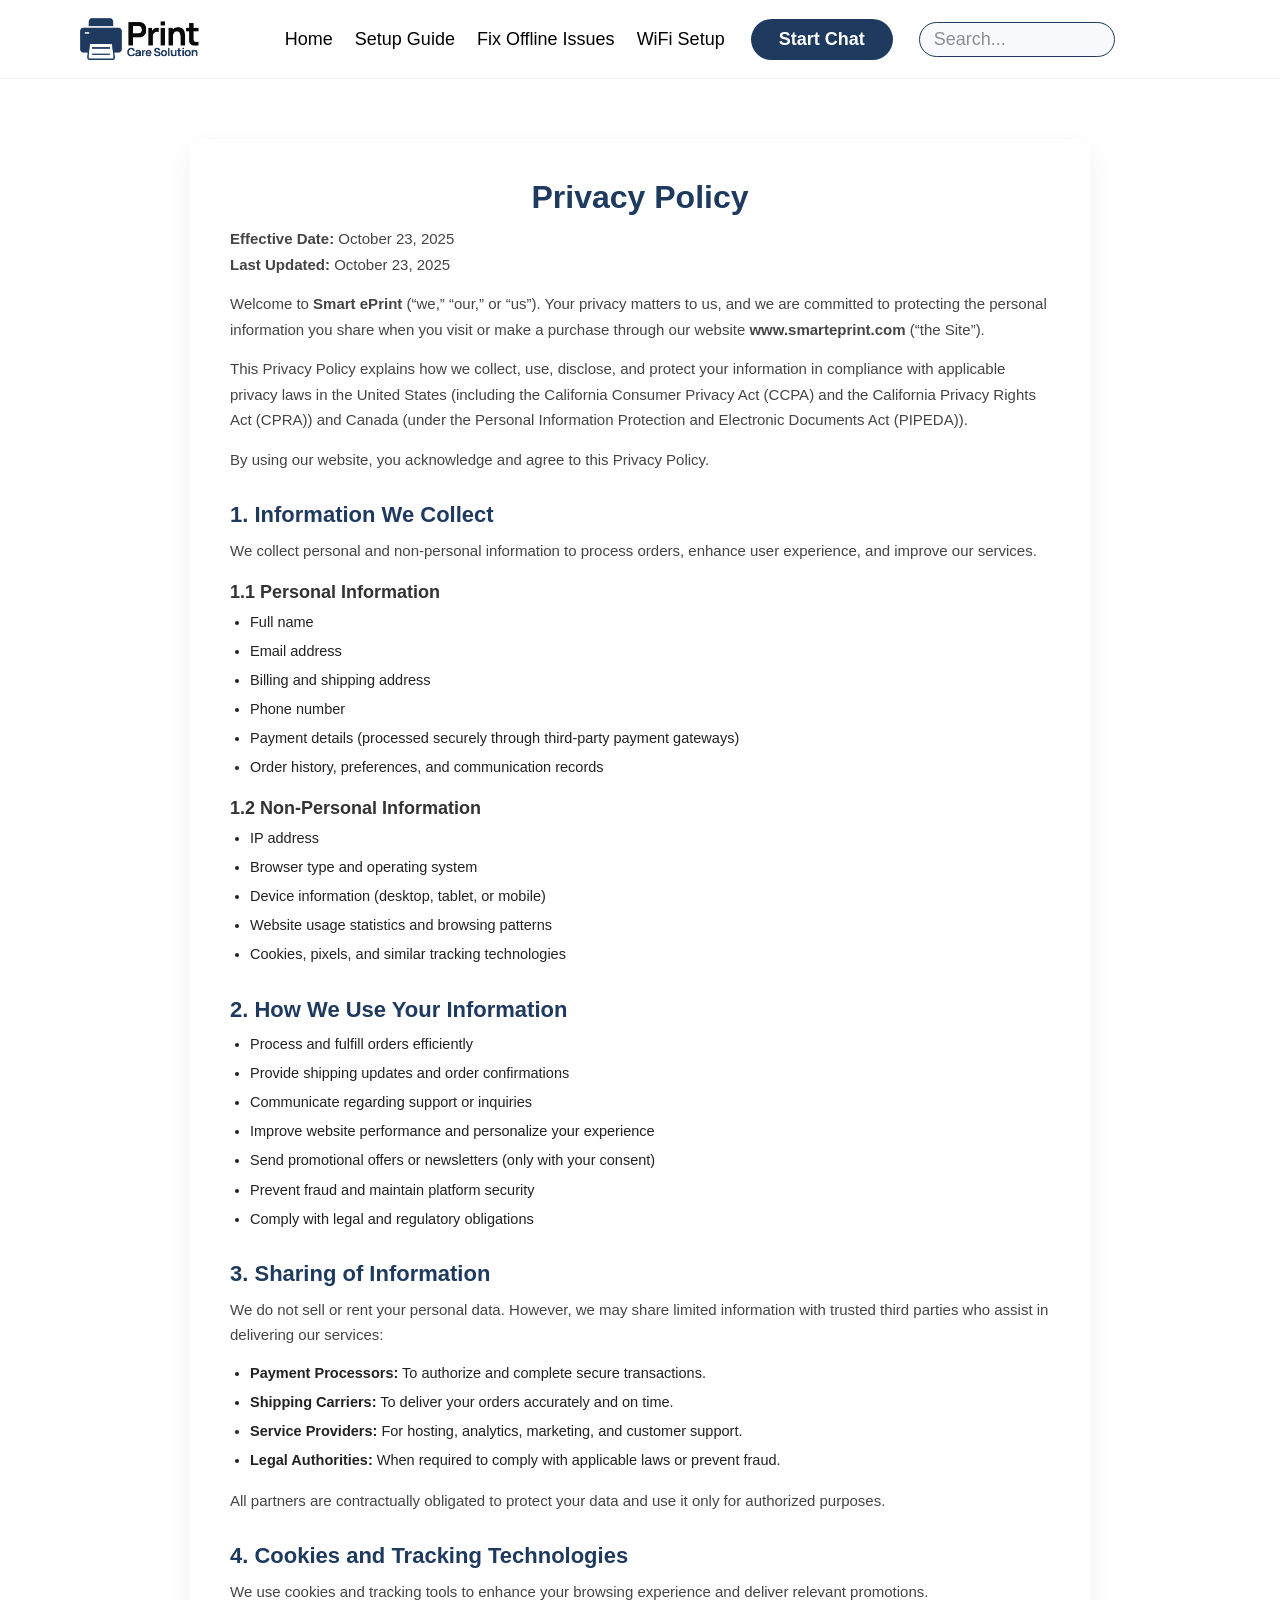
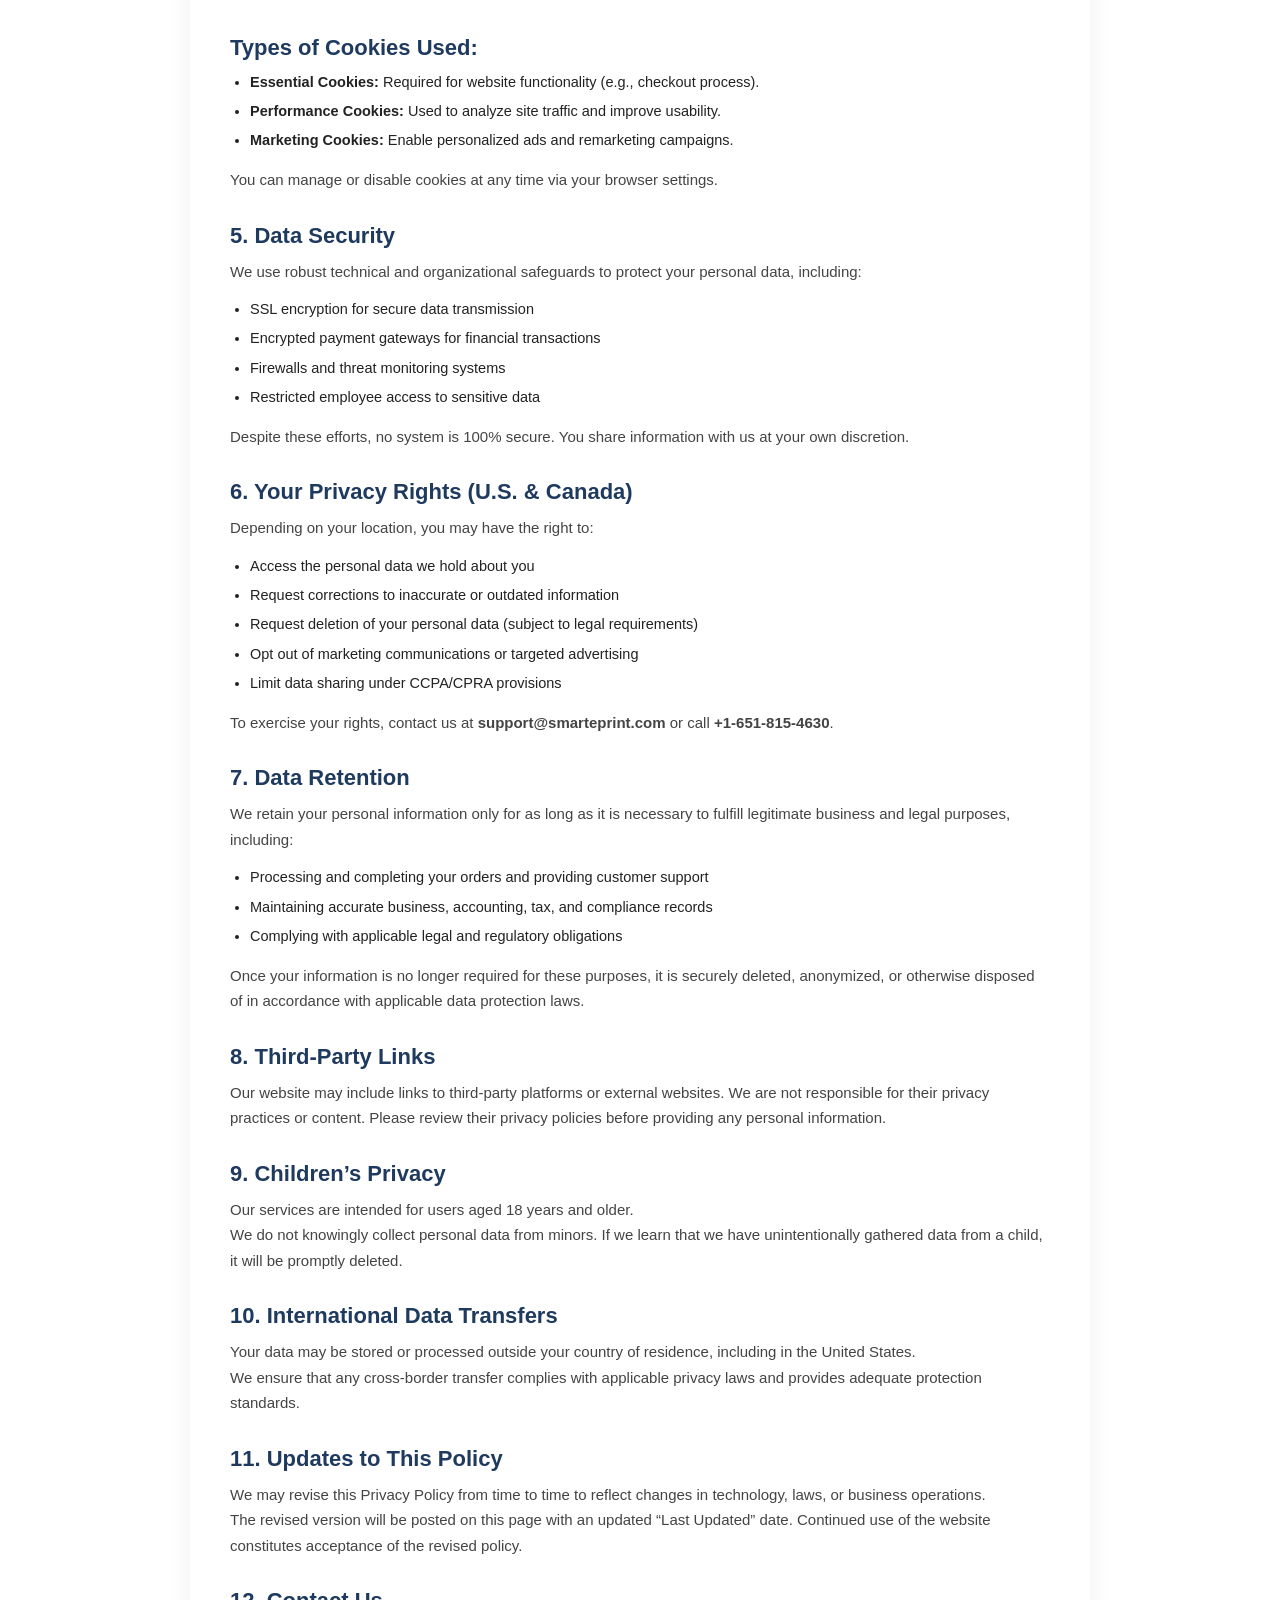
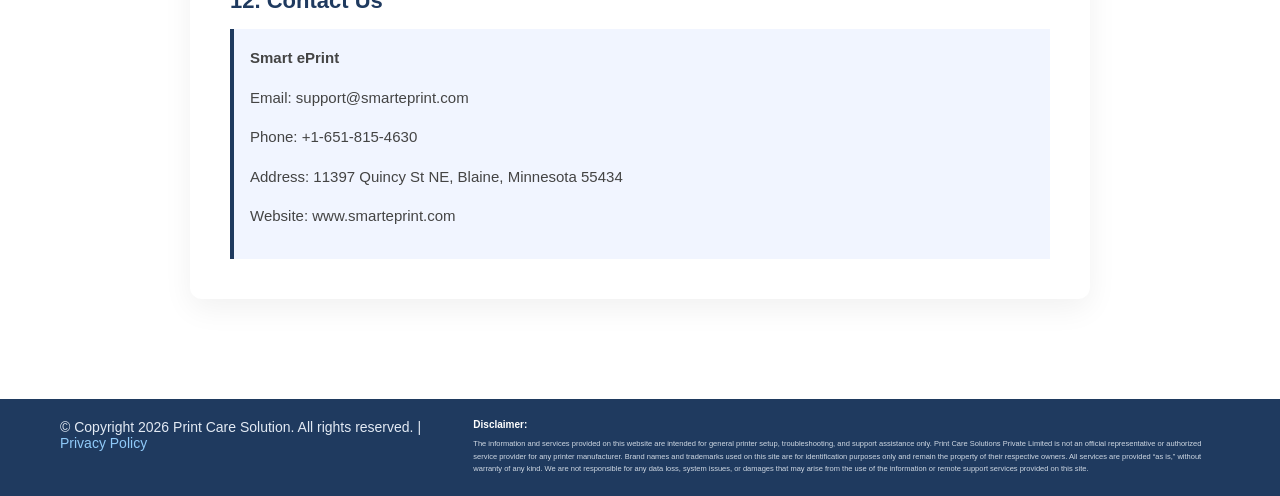
==== privacy-policy.html @ 3fe9e317 "Add project files" ====
<!DOCTYPE html>
<html lang="en">
<head>
    <meta charset="UTF-8">
    <title>Privacy Policy | Smart ePrint</title>
    <meta name="viewport" content="width=device-width, initial-scale=1.0">
    <link rel="stylesheet" href="style.css">
</head>
<body>
<header class="header">
    <div class="header-inner">

        <!-- LEFT: Logo -->
     <div class="logo">
    <a href="index.html">
        <img src="print_logosetup-2.png" alt="Print Care Logo">
    </a>
</div>


        <!-- CENTER: Menu + Button + Search -->
        <div class="header-center">
            <nav class="menu">
                <a href="#">Home</a>
                <a href="#">Setup Guide</a>
                <a href="#">Fix Offline Issues</a>
                <a href="#">WiFi Setup</a>
            </nav>

            <a href="#" class="chat-btn">Start Chat</a>

            <div class="search-box">
    <input type="text" placeholder="Search...">
    <i class="fas fa-search"></i>
</div>

        </div>

        <!-- RIGHT spacer (empty but important for centering) -->
        <div></div>

    </div>
</header>
<section class="policy-container">

    <h1>Privacy Policy</h1>
    <p class="policy-meta">
        <strong>Effective Date:</strong> October 23, 2025<br>
        <strong>Last Updated:</strong> October 23, 2025
    </p>

    <p>
        Welcome to <strong>Smart ePrint</strong> (“we,” “our,” or “us”). Your privacy matters to us, and we are
        committed to protecting the personal information you share when you visit or make a purchase through
        our website <strong>www.smarteprint.com</strong> (“the Site”).
    </p>

    <p>
        This Privacy Policy explains how we collect, use, disclose, and protect your information in compliance
        with applicable privacy laws in the United States (including the California Consumer Privacy Act (CCPA)
        and the California Privacy Rights Act (CPRA)) and Canada (under the Personal Information Protection and
        Electronic Documents Act (PIPEDA)).
    </p>

    <p>
        By using our website, you acknowledge and agree to this Privacy Policy.
    </p>

    <h2>1. Information We Collect</h2>
    <p>
        We collect personal and non-personal information to process orders, enhance user experience, and
        improve our services.
    </p>

    <h3>1.1 Personal Information</h3>
    <ul>
        <li>Full name</li>
        <li>Email address</li>
        <li>Billing and shipping address</li>
        <li>Phone number</li>
        <li>Payment details (processed securely through third-party payment gateways)</li>
        <li>Order history, preferences, and communication records</li>
    </ul>

    <h3>1.2 Non-Personal Information</h3>
    <ul>
        <li>IP address</li>
        <li>Browser type and operating system</li>
        <li>Device information (desktop, tablet, or mobile)</li>
        <li>Website usage statistics and browsing patterns</li>
        <li>Cookies, pixels, and similar tracking technologies</li>
    </ul>

    <h2>2. How We Use Your Information</h2>
    <ul>
        <li>Process and fulfill orders efficiently</li>
        <li>Provide shipping updates and order confirmations</li>
        <li>Communicate regarding support or inquiries</li>
        <li>Improve website performance and personalize your experience</li>
        <li>Send promotional offers or newsletters (only with your consent)</li>
        <li>Prevent fraud and maintain platform security</li>
        <li>Comply with legal and regulatory obligations</li>
    </ul>

    <h2>3. Sharing of Information</h2>
    <p>
        We do not sell or rent your personal data.  However, we may share limited information with trusted third parties who assist in delivering our services:
    </p>
    <ul>
        <li><strong>Payment Processors:</strong> To authorize and complete secure transactions.</li>
        <li><strong>Shipping Carriers:</strong>  To deliver your orders accurately and on time.</li>
        <li><strong>Service Providers:</strong>  For hosting, analytics, marketing, and customer support.</li>
        <li><strong>Legal Authorities:</strong> When required to comply with applicable laws or prevent fraud.</li>
    </ul>
    <p>All partners are contractually obligated to protect your data and use it only for authorized purposes.</p>

    <h2>4. Cookies and Tracking Technologies</h2>
    <p>We use cookies and tracking tools to enhance your browsing experience and deliver relevant promotions.</p>
    <h2>Types of Cookies Used:</h2>
    <ul>
        <li><strong>Essential Cookies:</strong>  Required for website functionality (e.g., checkout process).</li>
        <li><strong>Performance Cookies:</strong>  Used to analyze site traffic and improve usability.
</li>
        <li><strong>Marketing Cookies:</strong>  Enable personalized ads and remarketing campaigns.</li>
    </ul>
    <p>You can manage or disable cookies at any time via your browser settings.</p>

    <h2>5. Data Security</h2>
    <p>We use robust technical and organizational safeguards to protect your personal data, including:</p>
    <ul>
        <li>SSL encryption for secure data transmission</li>
        <li>Encrypted payment gateways for financial transactions</li>
        <li>Firewalls and threat monitoring systems</li>
        <li>Restricted employee access to sensitive data</li>
    </ul>
    <p>
Despite these efforts, no system is 100% secure. You share information with us at your own discretion.
    </p>

    <h2>6. Your Privacy Rights (U.S. & Canada)</h2>
    <p>Depending on your location, you may have the right to:</p>
    <ul>
        <li>Access the personal data we hold about you</li>
        <li>Request corrections to inaccurate or outdated information</li>
        <li>Request deletion of your personal data (subject to legal requirements)</li>
        <li>Opt out of marketing communications or targeted advertising</li>
        <li>Limit data sharing under CCPA/CPRA provisions</li>
    </ul>
    <p>
        To exercise your rights, contact us at
        <strong>support@smarteprint.com</strong> or call <strong>+1-651-815-4630</strong>.
    </p>

  <h2>7. Data Retention</h2>
<p>
    We retain your personal information only for as long as it is necessary to fulfill legitimate
    business and legal purposes, including:
</p>

<ul>
    <li>Processing and completing your orders and providing customer support</li>
    <li>Maintaining accurate business, accounting, tax, and compliance records</li>
    <li>Complying with applicable legal and regulatory obligations</li>
</ul>

<p>
    Once your information is no longer required for these purposes, it is securely deleted,
    anonymized, or otherwise disposed of in accordance with applicable data protection laws.
</p>


    <h2>8. Third-Party Links</h2>
    <p>
Our website may include links to third-party platforms or external websites. We are not responsible for their privacy practices or content. Please review their privacy policies before providing any personal information.
    </p>

    <h2>9. Children’s Privacy</h2>
    <p>
        Our services are intended for users aged 18 years and older.<br>
We do not knowingly collect personal data from minors. If we learn that we have unintentionally gathered data from a child, it will be promptly deleted.
    </p>

    <h2>10. International Data Transfers</h2>
    <p>
       Your data may be stored or processed outside your country of residence, including in the United States.<br>
We ensure that any cross-border transfer complies with applicable privacy laws and provides adequate protection standards.
    </p>

    <h2>11. Updates to This Policy</h2>
    <p>
      We may revise this Privacy Policy from time to time to reflect changes in technology, laws, or business operations.<br>
The revised version will be posted on this page with an updated “Last Updated” date. Continued use of the website constitutes acceptance of the revised policy.
    </p>

    <h2>12. Contact Us</h2>
    <div class="contact-box">
        <p><strong>Smart ePrint</strong></p>
        <p>Email: support@smarteprint.com</p>
        <p>Phone: +1-651-815-4630</p>
        <p>Address: 11397 Quincy St NE, Blaine, Minnesota 55434</p>
        <p>Website: www.smarteprint.com</p>
    </div>

</section>
<footer class="footer">
    <div class="footer-inner">

        <!-- Left -->
        <div class="footer-left">
            <p>
                © Copyright 2026 Print Care Solution. All rights reserved. |
                <a href="privacy-policy.html">Privacy Policy</a>
            </p>
        </div>

        <!-- Right -->
        <div class="footer-right">
            <h4>Disclaimer:</h4>
            <p>
                The information and services provided on this website are intended for general printer setup,
                troubleshooting, and support assistance only. Print Care Solutions Private Limited is not an
                official representative or authorized service provider for any printer manufacturer.
                Brand names and trademarks used on this site are for identification purposes only and remain
                the property of their respective owners. All services are provided “as is,” without warranty
                of any kind. We are not responsible for any data loss, system issues, or damages that may arise
                from the use of the information or remote support services provided on this site.
            </p>
        </div>

    </div>
</footer>
</body>
</html>
---- style.css ----
* {
    margin: 0;
    padding: 0;
    box-sizing: border-box;
    
    font-family: 'Open Sans', Helvetica, Arial, Lucida, sans-serif;
}
body {
    background: #ffffff;
    color: #222;
}
.header {
    background: #ffffff;
    border-bottom: 1px solid #eee;
}
.header-inner {
    max-width: 1200px;
    margin: 0 auto;
    padding: 18px 40px;
    display: grid;
    grid-template-columns: auto 1fr auto;
    align-items: center;
}
.logo img {
    height: 42px;
    display: block;
}
.header-center {
    display: flex;
    align-items: center;
    justify-content: center;
    gap: 26px;
}
.menu {
    display: flex;
    gap: 22px;
}
.menu a {
    text-decoration: none;
    color:black;
    font-size: 18px;
    position: relative;
}
.menu a::after {
    content: "";
    position: absolute;
    left: 0;
    bottom: -4px;
    width: 0;
    height: 2px;
    background: #1F3A5F;
    transition: 0.3s;
}
.menu a:hover::after {
    width: 100%;
}
.chat-btn {
    text-decoration: none;
    font-size: 18px;
    white-space: nowrap;
    align-self: center !important;
    padding: 10px 28px !important;
    background-color: #1F3A5F;
    color: #fff !important;
    border-radius: 27px !important;
    font-weight: bold !important;
}
.search-box {
    display: flex;
    align-items: center;
    background: #f7f9fc;
    border: 1px solid #1F3A5F;
    border-radius: 22px;
    padding: 6px 14px;
    transition: all 0.3s ease;
}
.search-box:hover {
    background: #ffffff;
    border-color: #0d47a1;
}
.search-box input {
    border: none;
    outline: none;
    background: transparent;
    font-size: 18px;
    color:black;
    width: 160px;
}
.search-box input::placeholder {
    color: #8a8f98;
}
.search-box i {
    font-size: 18px;
    color: #0d47a1;
    cursor: pointer;
    margin-left: 6px;
}

.hero {
    max-width: 1200px;
    margin: 60px auto;
    padding: 0 40px;

    display: grid;
    grid-template-columns: 1fr 1.5fr;
    align-items: center;
    gap: 40px;
}
.hero-image img {
    width: 100%;
    height:300px;
    border-radius: 16px;
}
.hero-content h1 {
       font-weight: 800;
    font-size: 34px;
    color: #1f3a5f !important;
        padding-bottom: 10px;
    line-height: 1.3em;
}
.hero-content p {
    font-size: 18px;
    color: #222222;
    margin-bottom: 18px;
    line-height: 1.2;
}
.hero-content ul {
    padding-left: 16px;
}
.hero-content li {
    margin-bottom: 10px;
    font-size: 16px;
    color: #222222;
    line-height: 1.1;
}
/* ================= HERO RESPONSIVE ================= */

/* Tablets */
@media (max-width: 1024px) {
    .hero {
        padding: 0 24px;
        grid-template-columns: 1fr 1.2fr;
        gap: 32px;
    }

    .hero-content h1 {
        font-size: 30px;
    }

    .hero-content p {
        font-size: 18px;
    }
}

/* Mobile */
@media (max-width: 768px) {
    .hero {
        grid-template-columns: 1fr;
        margin: 40px auto;
        text-align: left;
    }

    .hero-image {
        order: -1; /* image on top */
        text-align: center;
    }

    .hero-image img {
        height: auto;
        max-height: 260px;
    }

    .hero-content h1 {
        font-size: 26px;
    }

    .hero-content p {
        font-size: 18px;
        line-height: 1.4;
    }

    .hero-content li {
        font-size: 18px;
        line-height: 1.4;
    }
}

/* Small Mobile */
@media (max-width: 480px) {
    .hero {
        padding: 0 16px;
    }

    .hero-content h1 {
        font-size: 24px;
    }
}

.features {
    max-width: 1200px;
    margin: 100px auto;
    padding: 0 40px;
    display: flex;
    justify-content: center;
    gap: 32px;
}
.feature-card {
    flex: 1;
    max-width: 360px;
    background: #ffffff;
    padding: 20px 28px;
    text-align: center;
    border: 1px solid #e4e8f0;          
    border-radius: 18px;                
    box-shadow: 0 8px 20px rgba(0,0,0,0.05); 
    transition: all 0.35s ease;
}
.feature-card:hover {
    border-color: #1F3A5F;              
    border-radius: 24px;
    transform: translateY(-6px);
    box-shadow: 0 18px 40px rgba(13, 71, 161, 0.15);
}
.feature-card img {
    height: 70px;
    margin-bottom: 22px;
}
.feature-card h3 {
    font-size: 26px;
    font-weight: 600;
    color: #1F3A5F;
    margin-bottom: 12px;
}
.feature-card p {
    font-size: 16px;
    color: #555;
    line-height: 1.6;
}

.footer {
    background: #1F3A5F;
    color: #cfd8e3;
    margin-top: 100px;
}
.footer-inner {
    max-width: 1200px;
    margin: 0 auto;
    padding: 20px;
    display: flex;
    gap: 40px;
}
.footer-left {
    flex: 1;
    font-size: 14px;
    color: #e3eaf4;
}
.footer-left a {
    color: #90caf9;
    text-decoration: none;
}
.footer-left a:hover {
    
}
.footer-right {
    flex: 2;
}
.footer-right h4 {
    font-size: 10px;
    color: #ffffff;
    margin-bottom: 8px;
}
.footer-right p {
    font-size: 7.5px;
    line-height: 1.7;
    color: #cfd8e3;
}

/* Responsive */
@media (max-width: 768px) {
    .footer-inner {
        flex-direction: column;
        gap: 24px;
    }
}


.policy-container {
    max-width: 900px;
    margin: 60px auto;
    padding: 40px;
    background: #ffffff;
    border-radius: 12px;
    box-shadow: 0 10px 30px rgba(0,0,0,0.06);
}

.policy-container h1 {
    font-size: 32px;
    color: #1f3a5f;
    margin-bottom: 10px;
    text-align: center;
}

.policy-meta {
    font-size: 14px;
    color: #666;
    margin-bottom: 30px;
}

.policy-container h2 {
    font-size: 22px;
    margin: 30px 0 10px;
    color: #1f3a5f;
}

.policy-container h3 {
    font-size: 18px;
    margin: 18px 0 8px;
    color: #333;
}

.policy-container p {
    font-size: 15px;
    line-height: 1.7;
    color: #444;
    margin-bottom: 14px;
}

.policy-container ul {
    padding-left: 20px;
    margin-bottom: 15px;
}

.policy-container li {
    font-size: 14.5px;
    line-height: 1.6;
    margin-bottom: 6px;
}

.contact-box {
    margin-top: 15px;
    padding: 16px;
    background: #f1f5ff;
    border-left: 4px solid #1f3a5f;
}
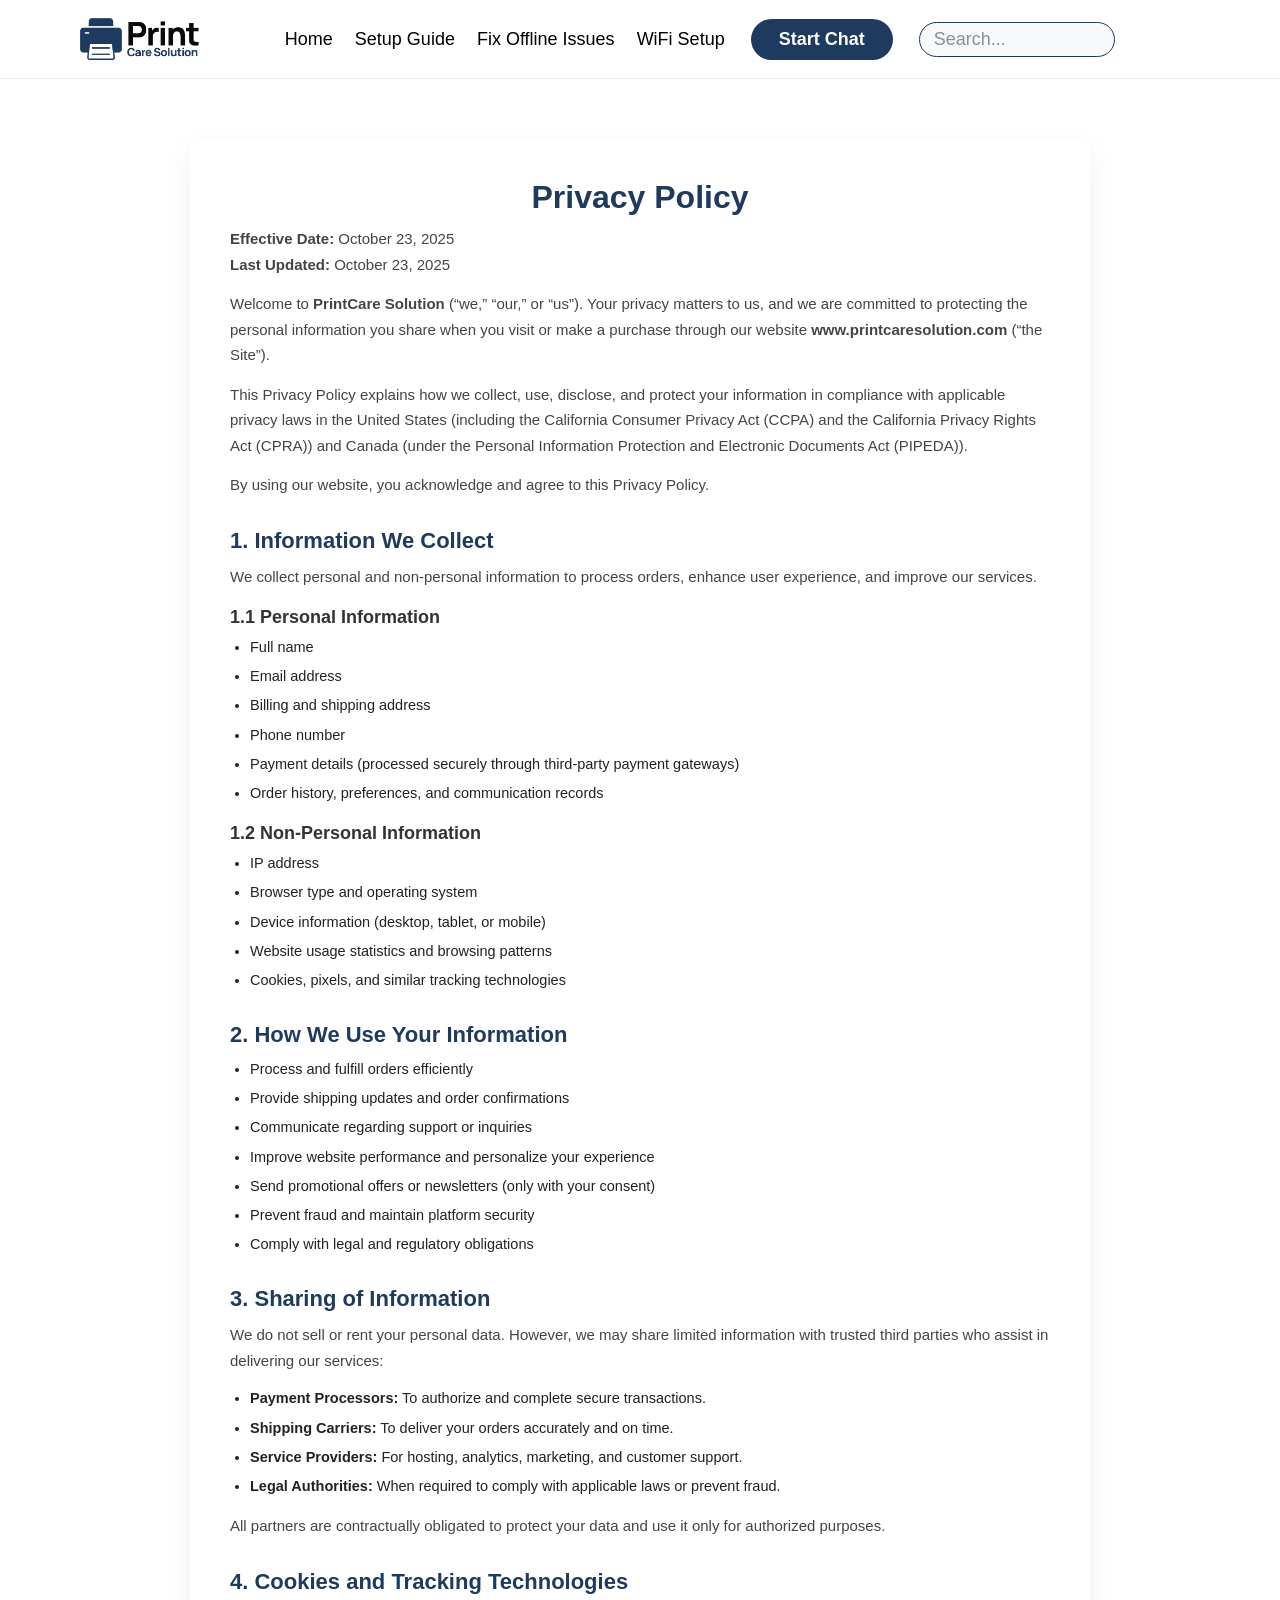
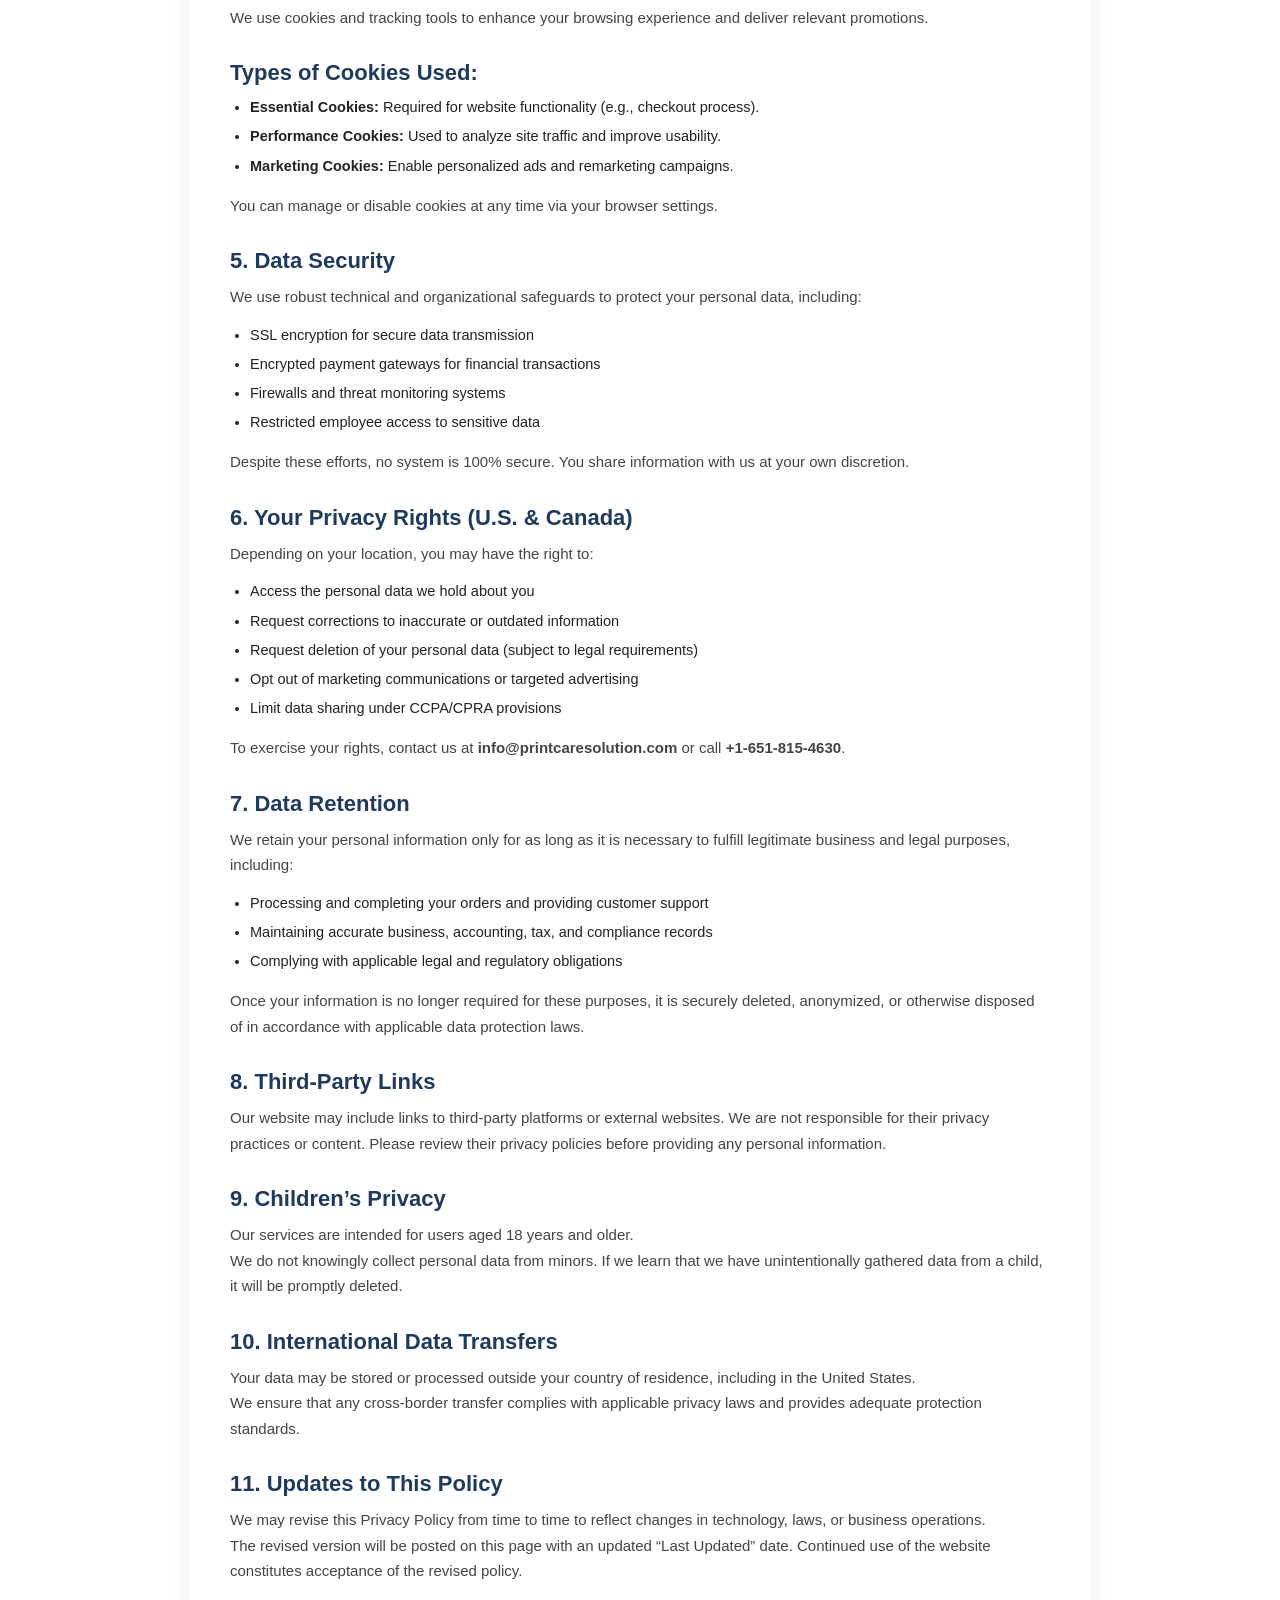
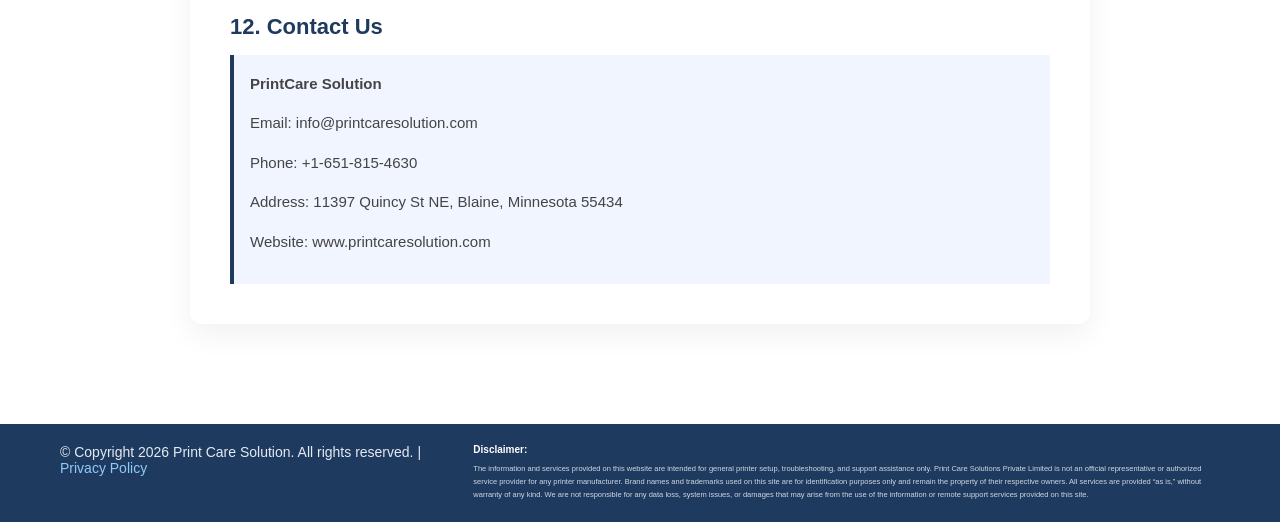
==== commit 13043f03: "Add project files" ====
--- a/privacy-policy.html
+++ b/privacy-policy.html
@@ -2,7 +2,7 @@
 <html lang="en">
 <head>
     <meta charset="UTF-8">
-    <title>Privacy Policy | Smart ePrint</title>
+    <title>Privacy Policy | PrintCare Solution</title>
     <meta name="viewport" content="width=device-width, initial-scale=1.0">
     <link rel="stylesheet" href="style.css">
 </head>
@@ -50,9 +50,9 @@
     </p>
 
     <p>
-        Welcome to <strong>Smart ePrint</strong> (“we,” “our,” or “us”). Your privacy matters to us, and we are
+        Welcome to <strong>PrintCare Solution</strong> (“we,” “our,” or “us”). Your privacy matters to us, and we are
         committed to protecting the personal information you share when you visit or make a purchase through
-        our website <strong>www.smarteprint.com</strong> (“the Site”).
+        our website <strong>www.printcaresolution.com</strong> (“the Site”).
     </p>
 
     <p>
@@ -148,7 +148,7 @@
     </ul>
     <p>
         To exercise your rights, contact us at
-        <strong>support@smarteprint.com</strong> or call <strong>+1-651-815-4630</strong>.
+        <strong>info@printcaresolution.com</strong> or call <strong>+1-651-815-4630</strong>.
     </p>
 
   <h2>7. Data Retention</h2>
@@ -194,11 +194,11 @@
 
     <h2>12. Contact Us</h2>
     <div class="contact-box">
-        <p><strong>Smart ePrint</strong></p>
-        <p>Email: support@smarteprint.com</p>
+        <p><strong>PrintCare Solution</strong></p>
+        <p>Email: info@printcaresolution.com</p>
         <p>Phone: +1-651-815-4630</p>
         <p>Address: 11397 Quincy St NE, Blaine, Minnesota 55434</p>
-        <p>Website: www.smarteprint.com</p>
+        <p>Website: www.printcaresolution.com</p>
     </div>
 
 </section>
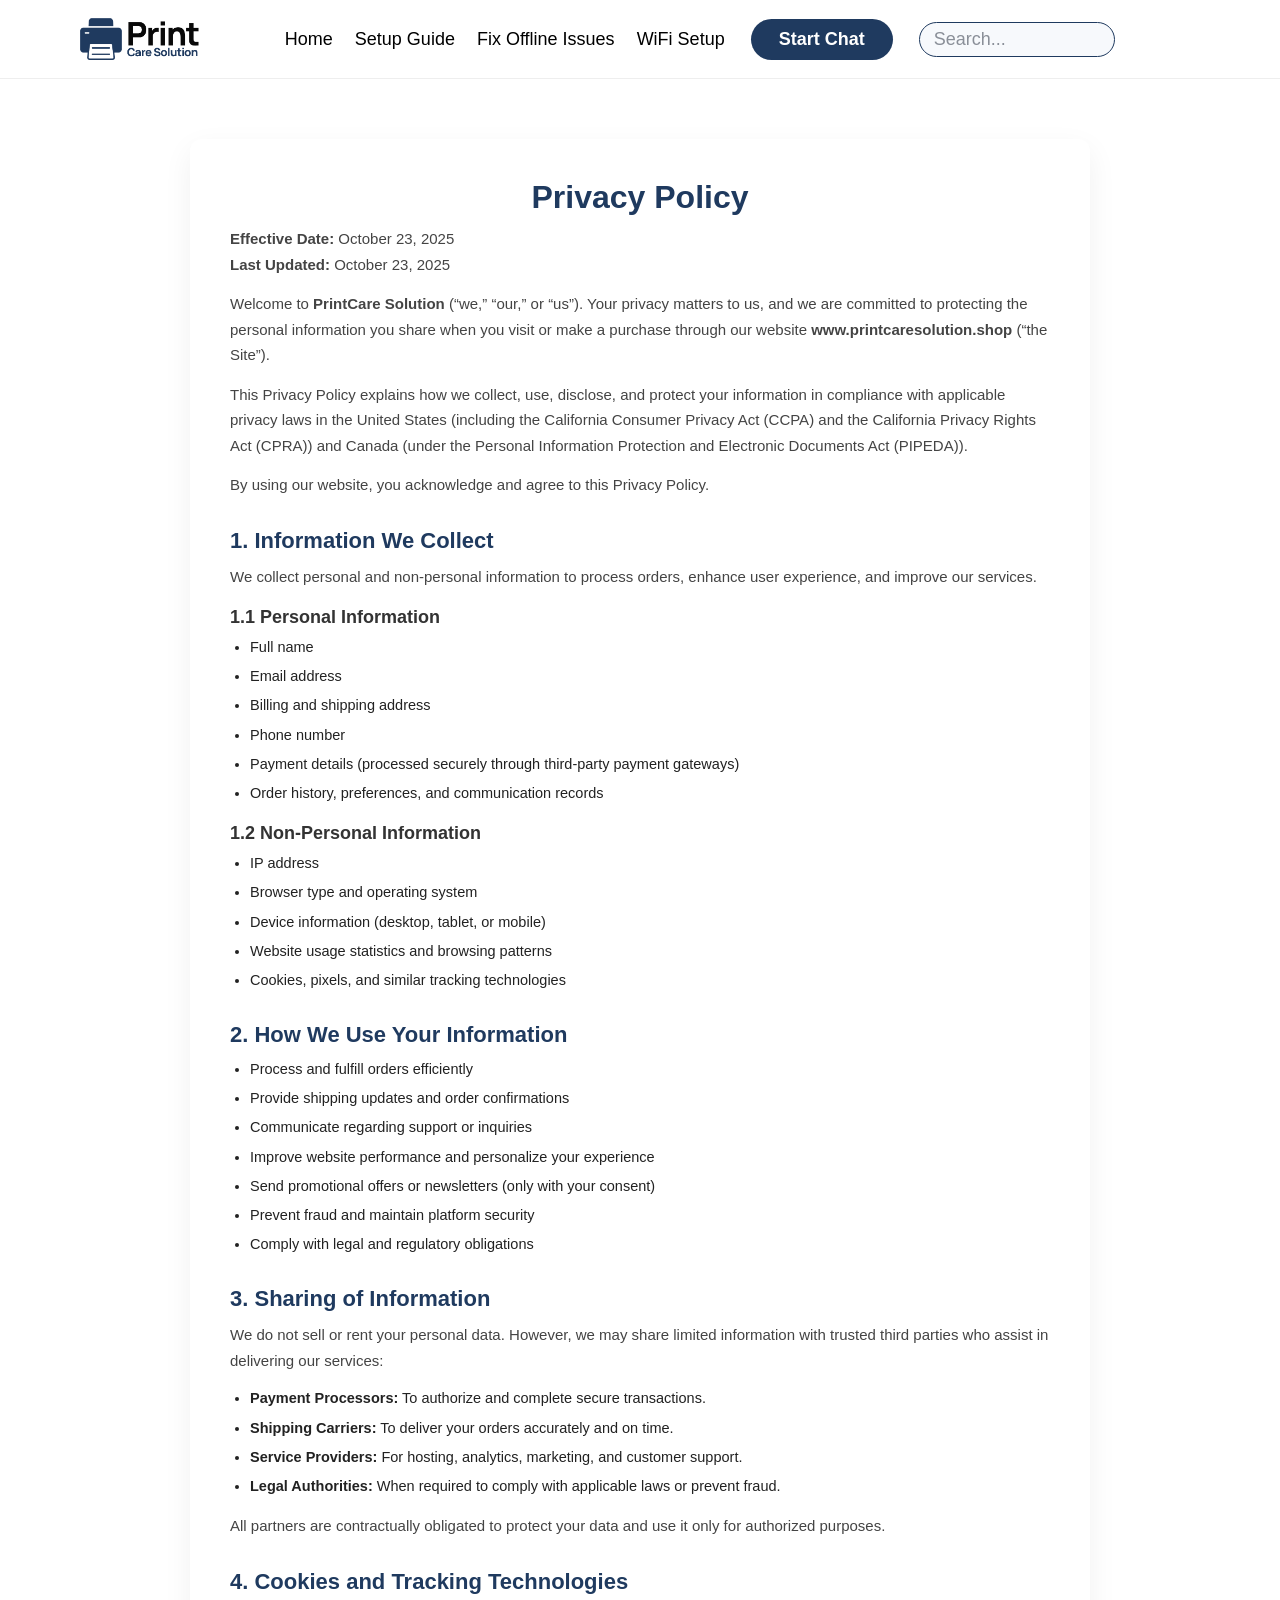
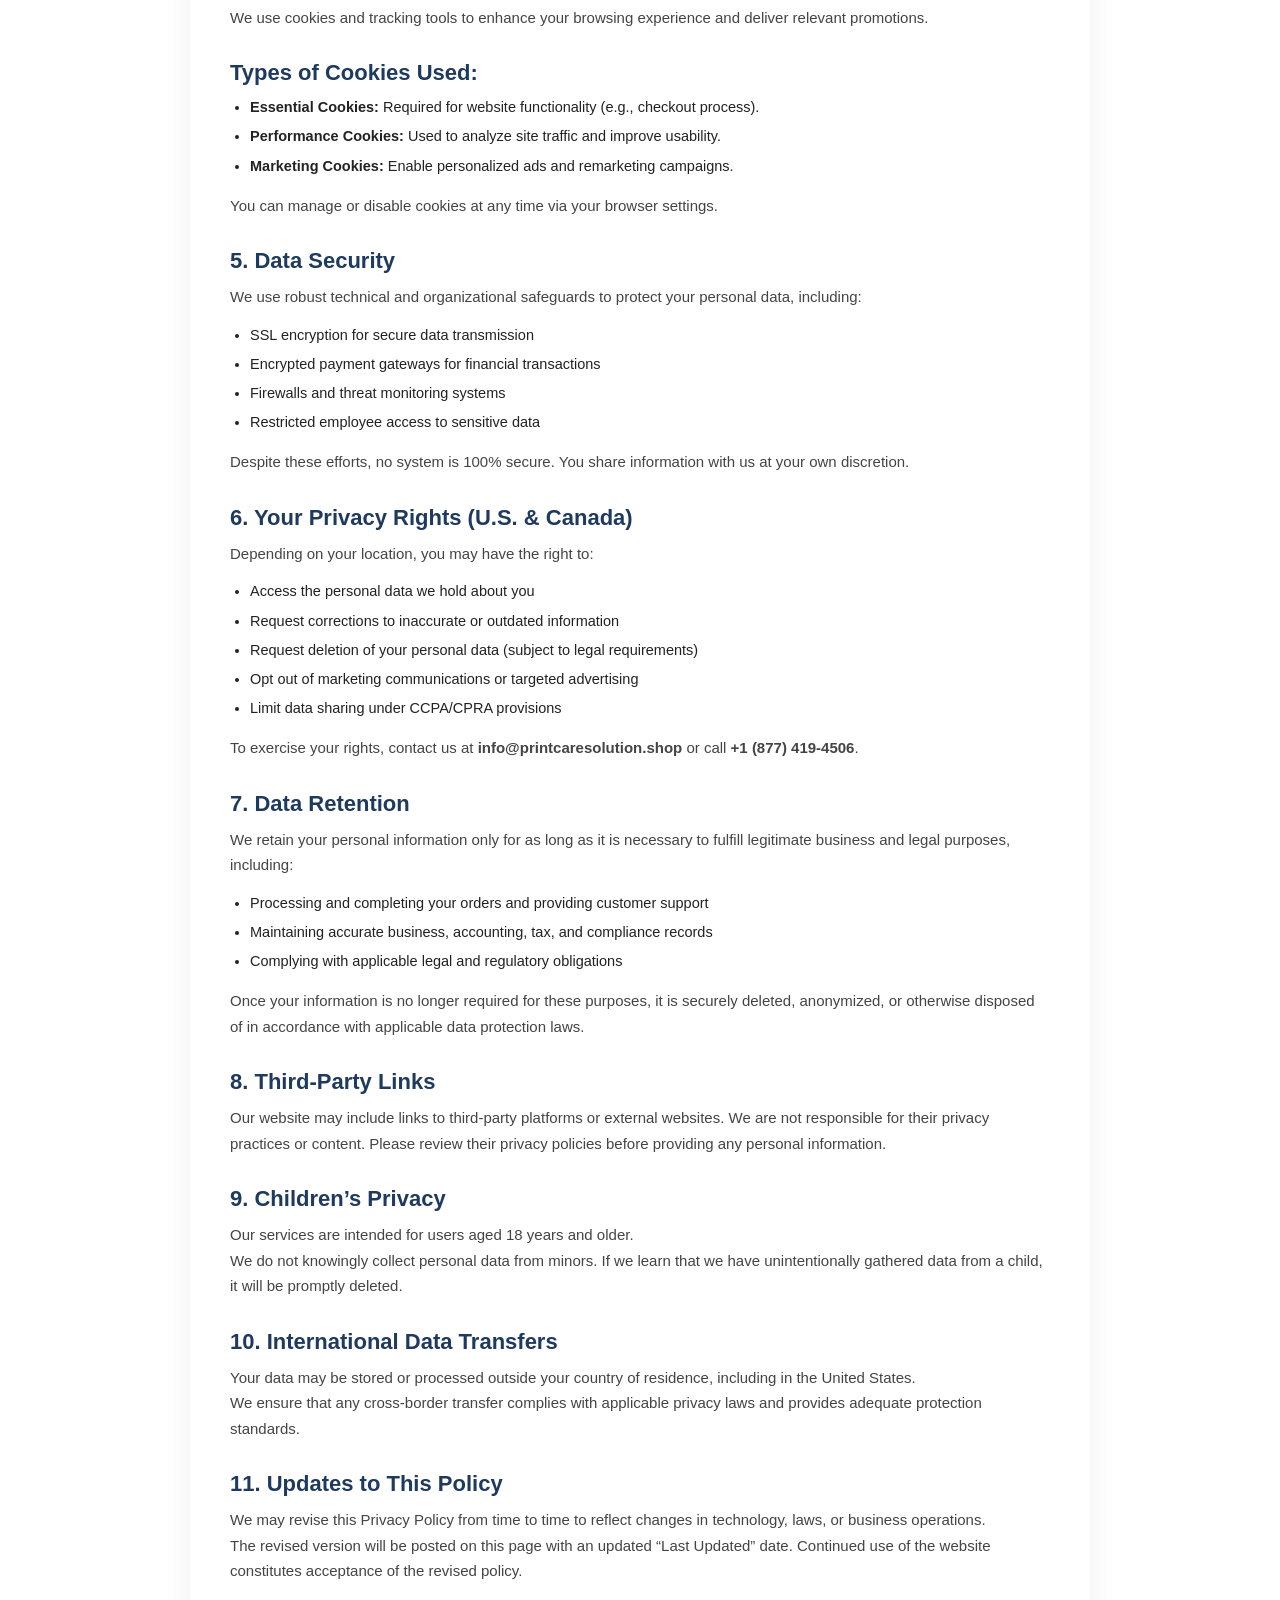
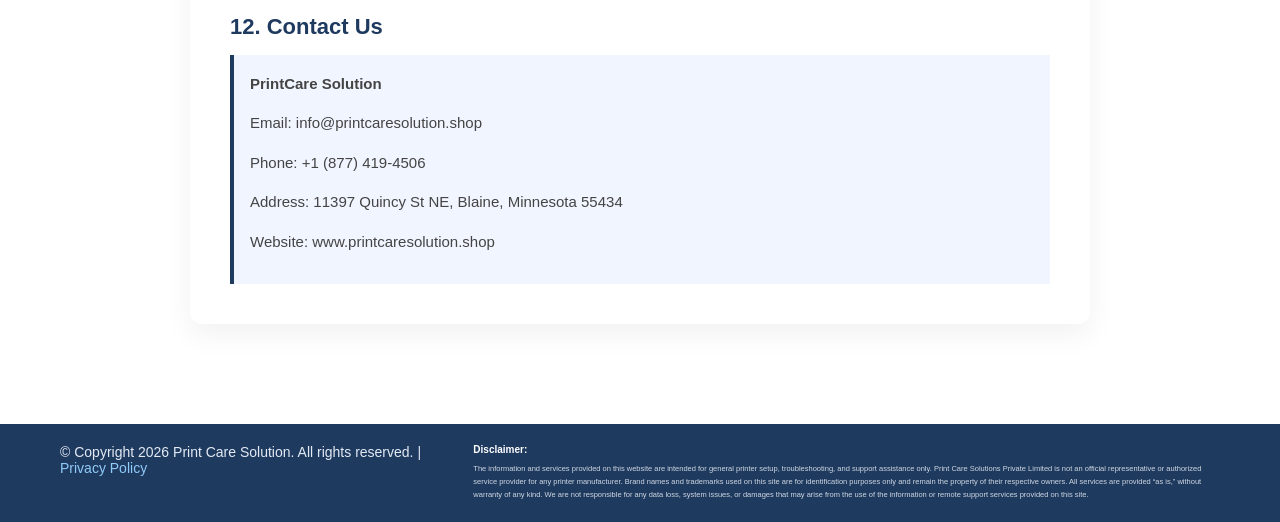
==== commit 93536300: "Add project files" ====
--- a/privacy-policy.html
+++ b/privacy-policy.html
@@ -15,9 +15,7 @@
     <a href="index.html">
         <img src="print_logosetup-2.png" alt="Print Care Logo">
     </a>
-</div>
-
-
+</div> 
         <!-- CENTER: Menu + Button + Search -->
         <div class="header-center">
             <nav class="menu">
@@ -52,7 +50,7 @@
     <p>
         Welcome to <strong>PrintCare Solution</strong> (“we,” “our,” or “us”). Your privacy matters to us, and we are
         committed to protecting the personal information you share when you visit or make a purchase through
-        our website <strong>www.printcaresolution.com</strong> (“the Site”).
+        our website <strong>www.printcaresolution.shop</strong> (“the Site”).
     </p>
 
     <p>
@@ -148,7 +146,7 @@
     </ul>
     <p>
         To exercise your rights, contact us at
-        <strong>info@printcaresolution.com</strong> or call <strong>+1-651-815-4630</strong>.
+        <strong>info@printcaresolution.shop</strong> or call <strong>+1 (877) 419-4506</strong>.
     </p>
 
   <h2>7. Data Retention</h2>
@@ -195,10 +193,10 @@
     <h2>12. Contact Us</h2>
     <div class="contact-box">
         <p><strong>PrintCare Solution</strong></p>
-        <p>Email: info@printcaresolution.com</p>
-        <p>Phone: +1-651-815-4630</p>
+        <p>Email: info@printcaresolution.shop</p>
+        <p>Phone: +1 (877) 419-4506</p>
         <p>Address: 11397 Quincy St NE, Blaine, Minnesota 55434</p>
-        <p>Website: www.printcaresolution.com</p>
+        <p>Website: www.printcaresolution.shop</p>
     </div>
 
 </section>
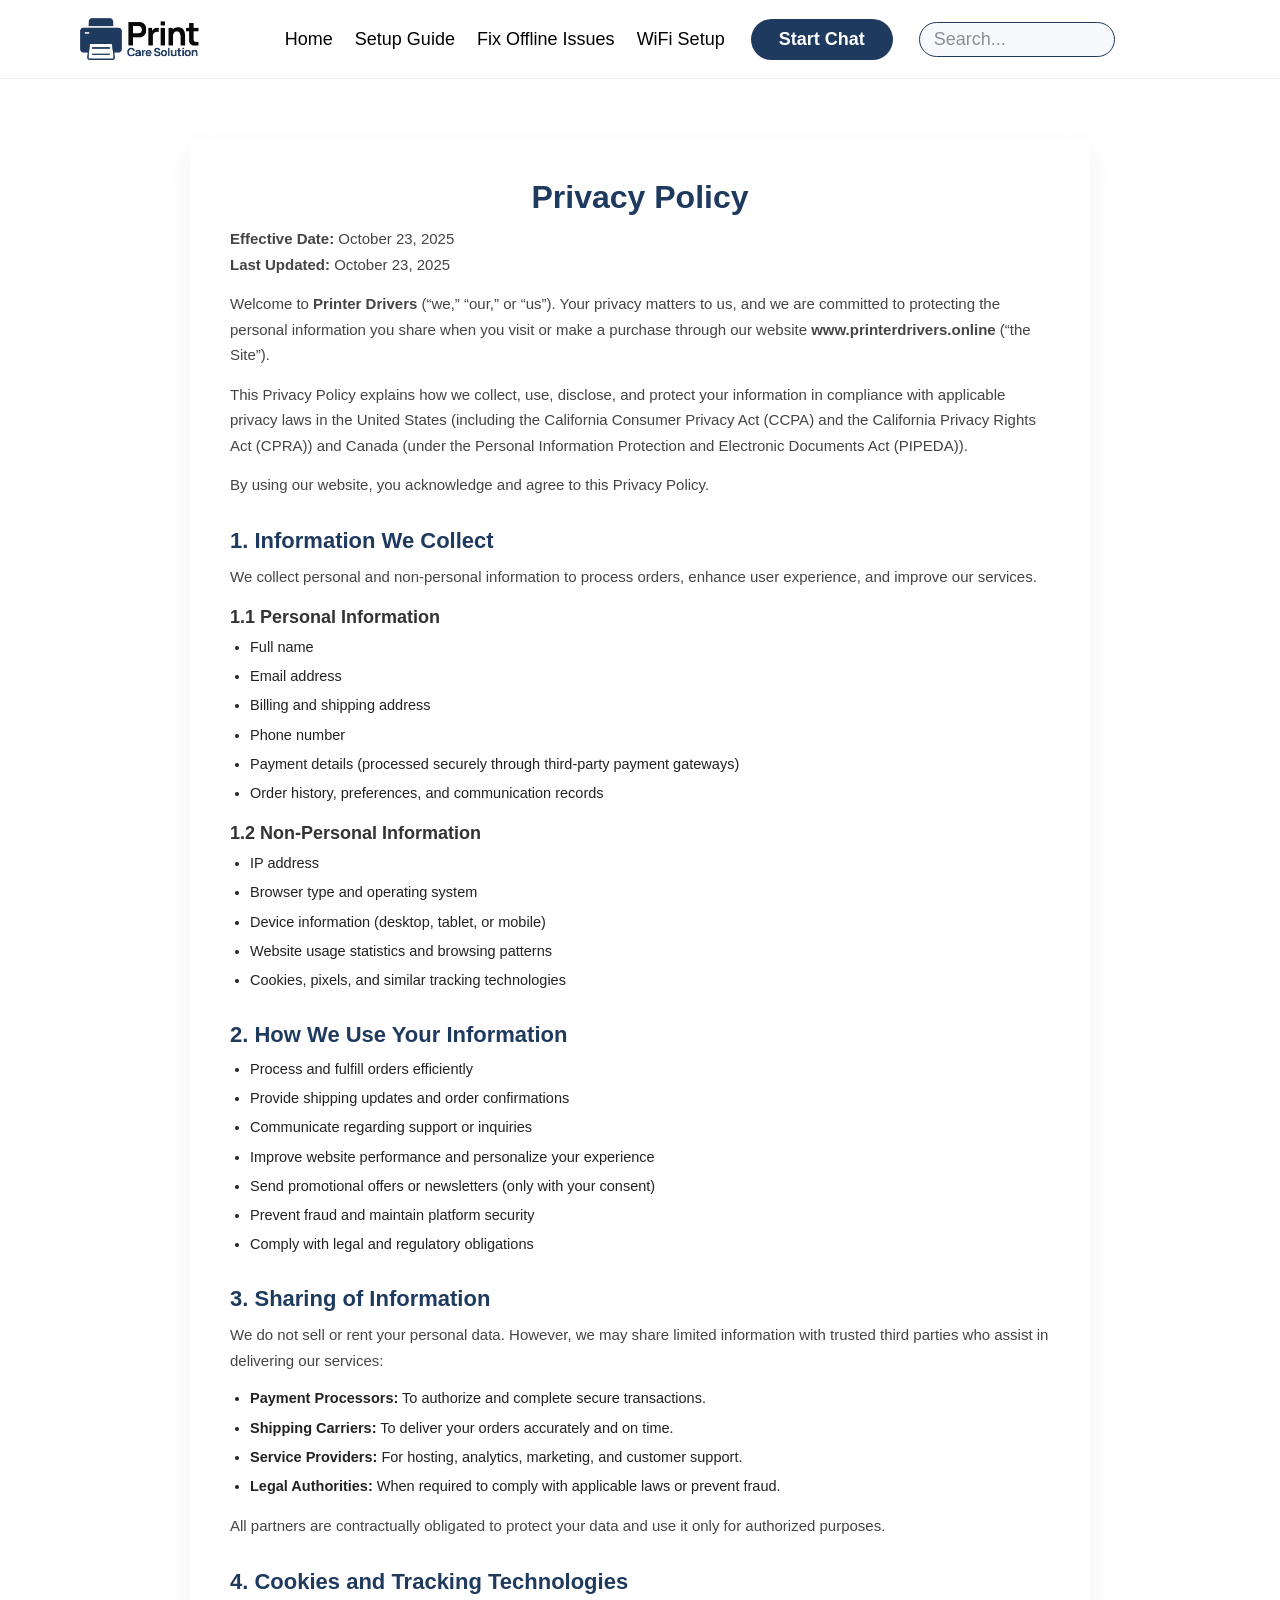
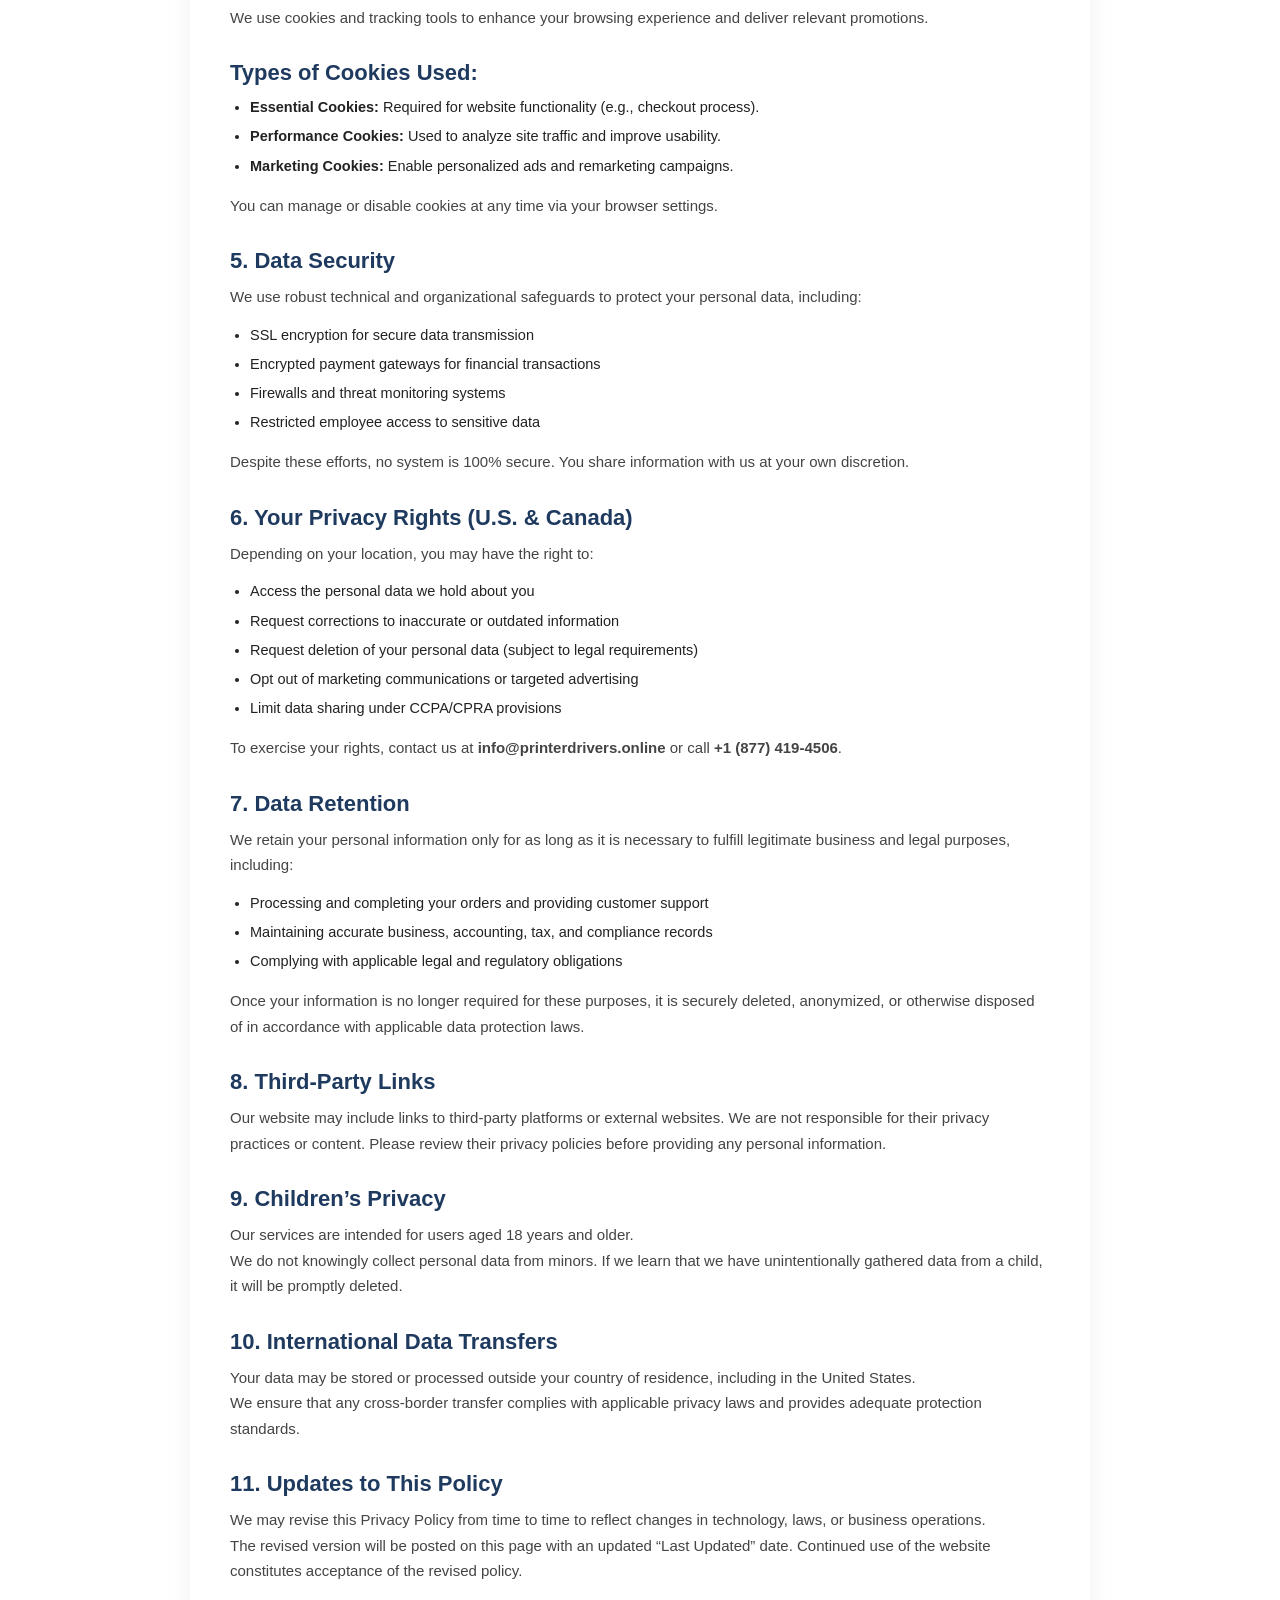
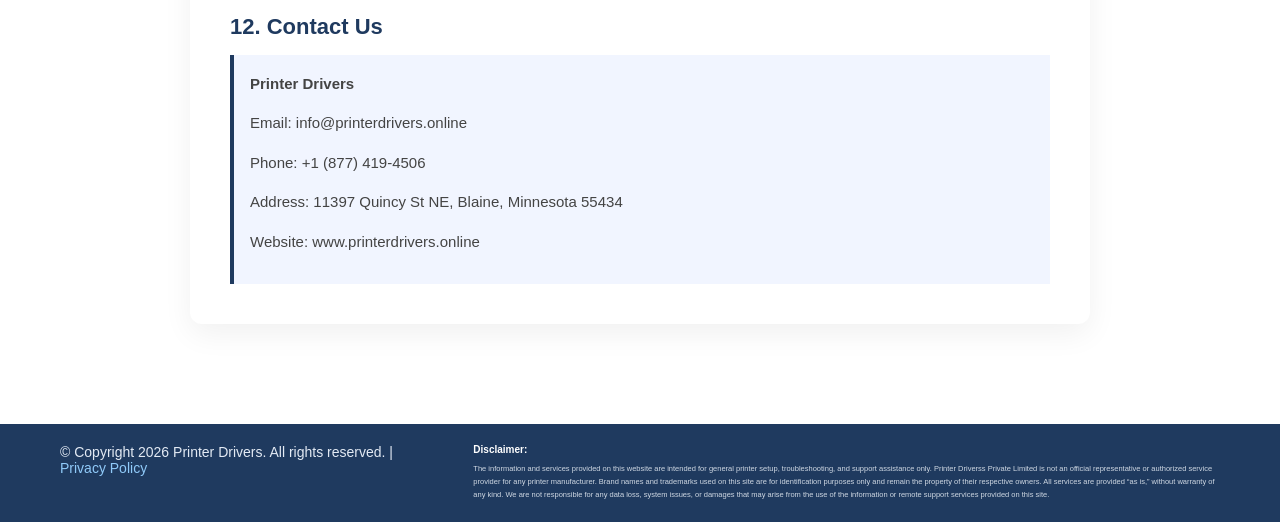
==== commit 7a564901: "Update pages and add logo image" ====
--- a/privacy-policy.html
+++ b/privacy-policy.html
@@ -2,7 +2,7 @@
 <html lang="en">
 <head>
     <meta charset="UTF-8">
-    <title>Privacy Policy | PrintCare Solution</title>
+    <title>Privacy Policy | Printer Drivers</title>
     <meta name="viewport" content="width=device-width, initial-scale=1.0">
     <link rel="stylesheet" href="style.css">
 </head>
@@ -13,7 +13,7 @@
         <!-- LEFT: Logo -->
      <div class="logo">
     <a href="index.html">
-        <img src="print_logosetup-2.png" alt="Print Care Logo">
+        <img src="images/print_logosetup-2.png" alt="Print Care Logo">
     </a>
 </div> 
         <!-- CENTER: Menu + Button + Search -->
@@ -48,9 +48,10 @@
     </p>
 
     <p>
-        Welcome to <strong>PrintCare Solution</strong> (“we,” “our,” or “us”). Your privacy matters to us, and we are
+        Welcome to <strong>Printer Drivers</strong> (“we,” “our,” or “us”). Your privacy matters to us, and we are
         committed to protecting the personal information you share when you visit or make a purchase through
-        our website <strong>www.printcaresolution.shop</strong> (“the Site”).
+        our website <strong>www.printerdrivers.online
+ </strong> (“the Site”).
     </p>
 
     <p>
@@ -146,7 +147,8 @@
     </ul>
     <p>
         To exercise your rights, contact us at
-        <strong>info@printcaresolution.shop</strong> or call <strong>+1 (877) 419-4506</strong>.
+        <strong>info@printerdrivers.online
+ </strong> or call <strong>+1 (877) 419-4506</strong>.
     </p>
 
   <h2>7. Data Retention</h2>
@@ -192,11 +194,13 @@
 
     <h2>12. Contact Us</h2>
     <div class="contact-box">
-        <p><strong>PrintCare Solution</strong></p>
-        <p>Email: info@printcaresolution.shop</p>
+        <p><strong>Printer Drivers</strong></p>
+        <p>Email: info@printerdrivers.online
+ </p>
         <p>Phone: +1 (877) 419-4506</p>
         <p>Address: 11397 Quincy St NE, Blaine, Minnesota 55434</p>
-        <p>Website: www.printcaresolution.shop</p>
+        <p>Website: www.printerdrivers.online
+ </p>
     </div>
 
 </section>
@@ -206,7 +210,7 @@
         <!-- Left -->
         <div class="footer-left">
             <p>
-                © Copyright 2026 Print Care Solution. All rights reserved. |
+                © Copyright 2026 Printer Drivers. All rights reserved. |
                 <a href="privacy-policy.html">Privacy Policy</a>
             </p>
         </div>
@@ -216,7 +220,7 @@
             <h4>Disclaimer:</h4>
             <p>
                 The information and services provided on this website are intended for general printer setup,
-                troubleshooting, and support assistance only. Print Care Solutions Private Limited is not an
+                troubleshooting, and support assistance only. Printer Driverss Private Limited is not an
                 official representative or authorized service provider for any printer manufacturer.
                 Brand names and trademarks used on this site are for identification purposes only and remain
                 the property of their respective owners. All services are provided “as is,” without warranty
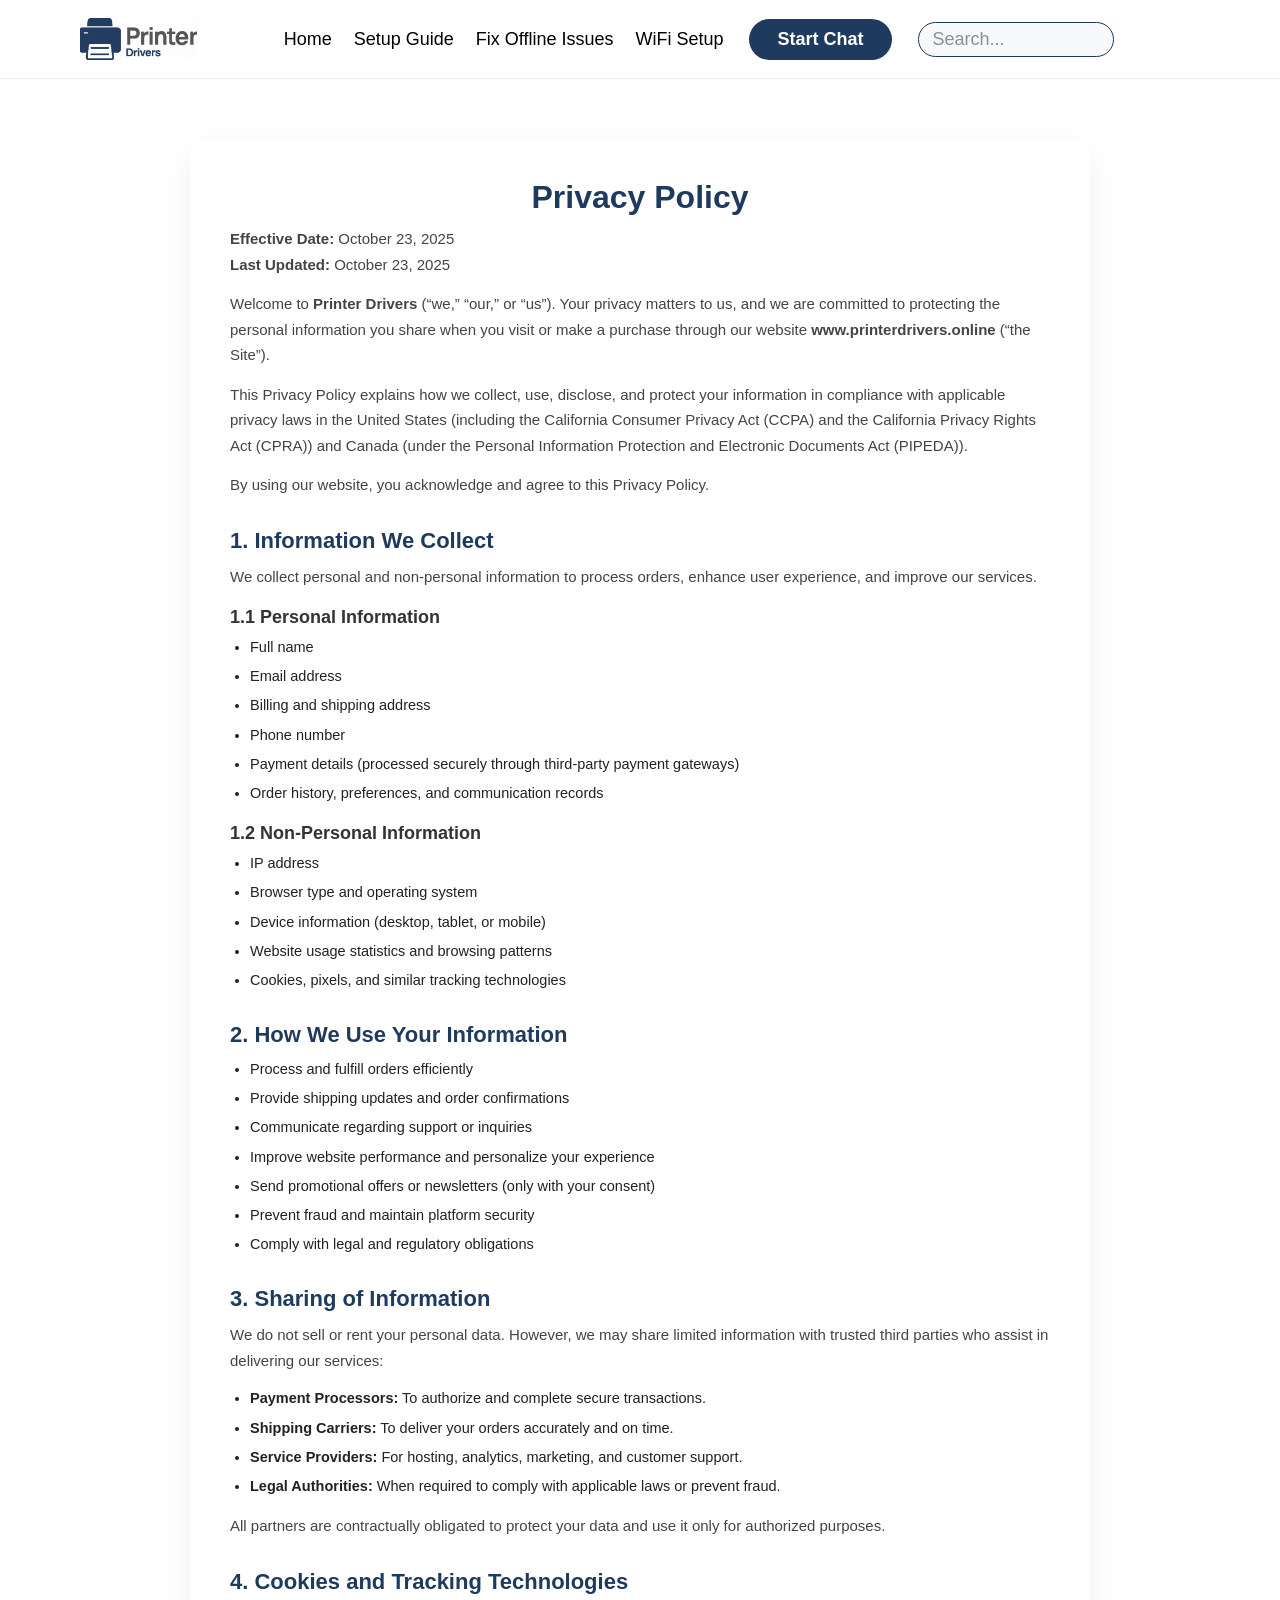
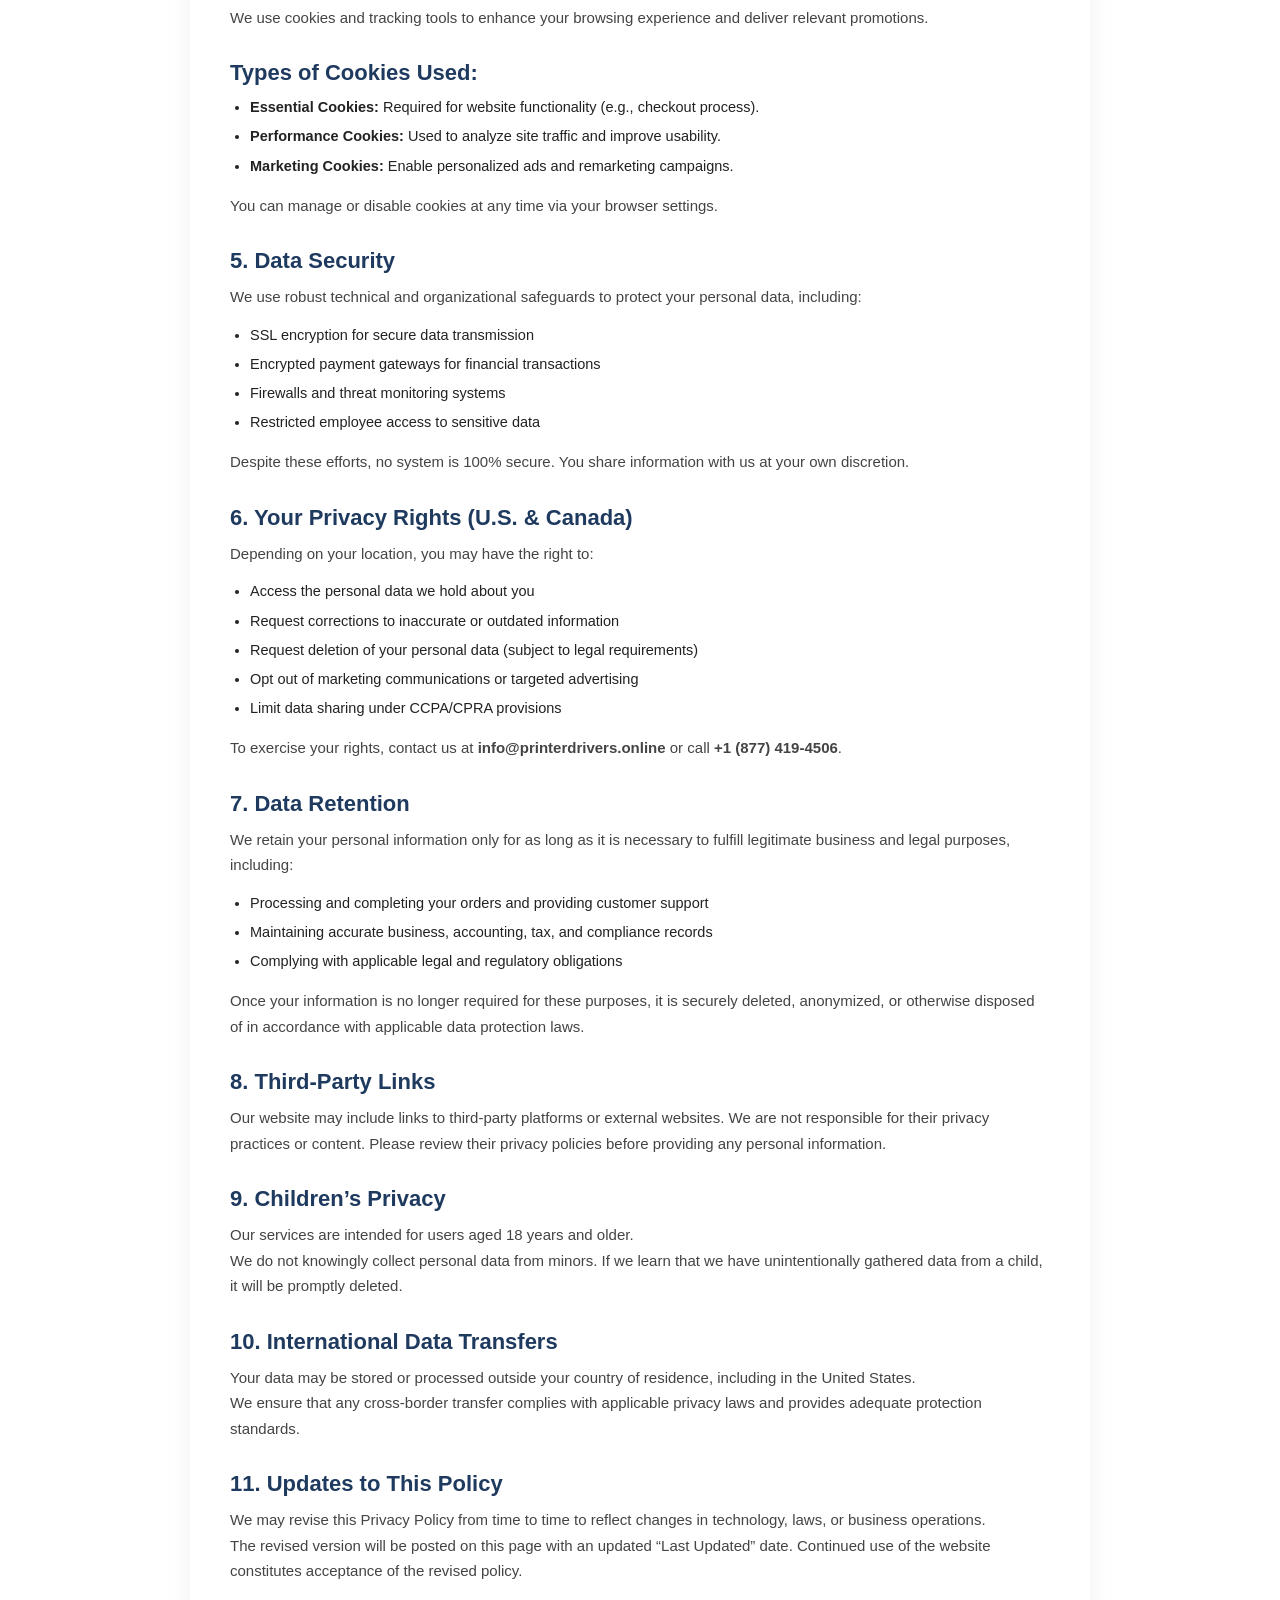
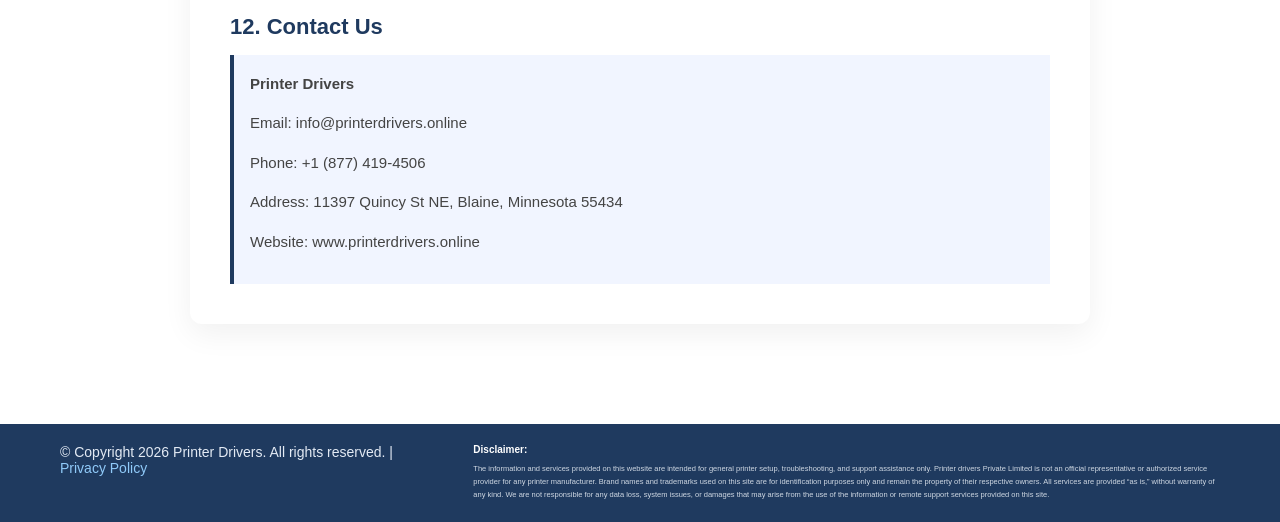
==== commit d5b1af8c: "Meaningful message" ====
--- a/privacy-policy.html
+++ b/privacy-policy.html
@@ -13,7 +13,7 @@
         <!-- LEFT: Logo -->
      <div class="logo">
     <a href="index.html">
-        <img src="images/print_logosetup-2.png" alt="Print Care Logo">
+        <img src="images/logo (4).png" alt="Print Care Logo">
     </a>
 </div> 
         <!-- CENTER: Menu + Button + Search -->
@@ -220,7 +220,8 @@
             <h4>Disclaimer:</h4>
             <p>
                 The information and services provided on this website are intended for general printer setup,
-                troubleshooting, and support assistance only. Printer Driverss Private Limited is not an
+                troubleshooting, and support assistance only. Printer drivers
+  Private Limited is not an
                 official representative or authorized service provider for any printer manufacturer.
                 Brand names and trademarks used on this site are for identification purposes only and remain
                 the property of their respective owners. All services are provided “as is,” without warranty
